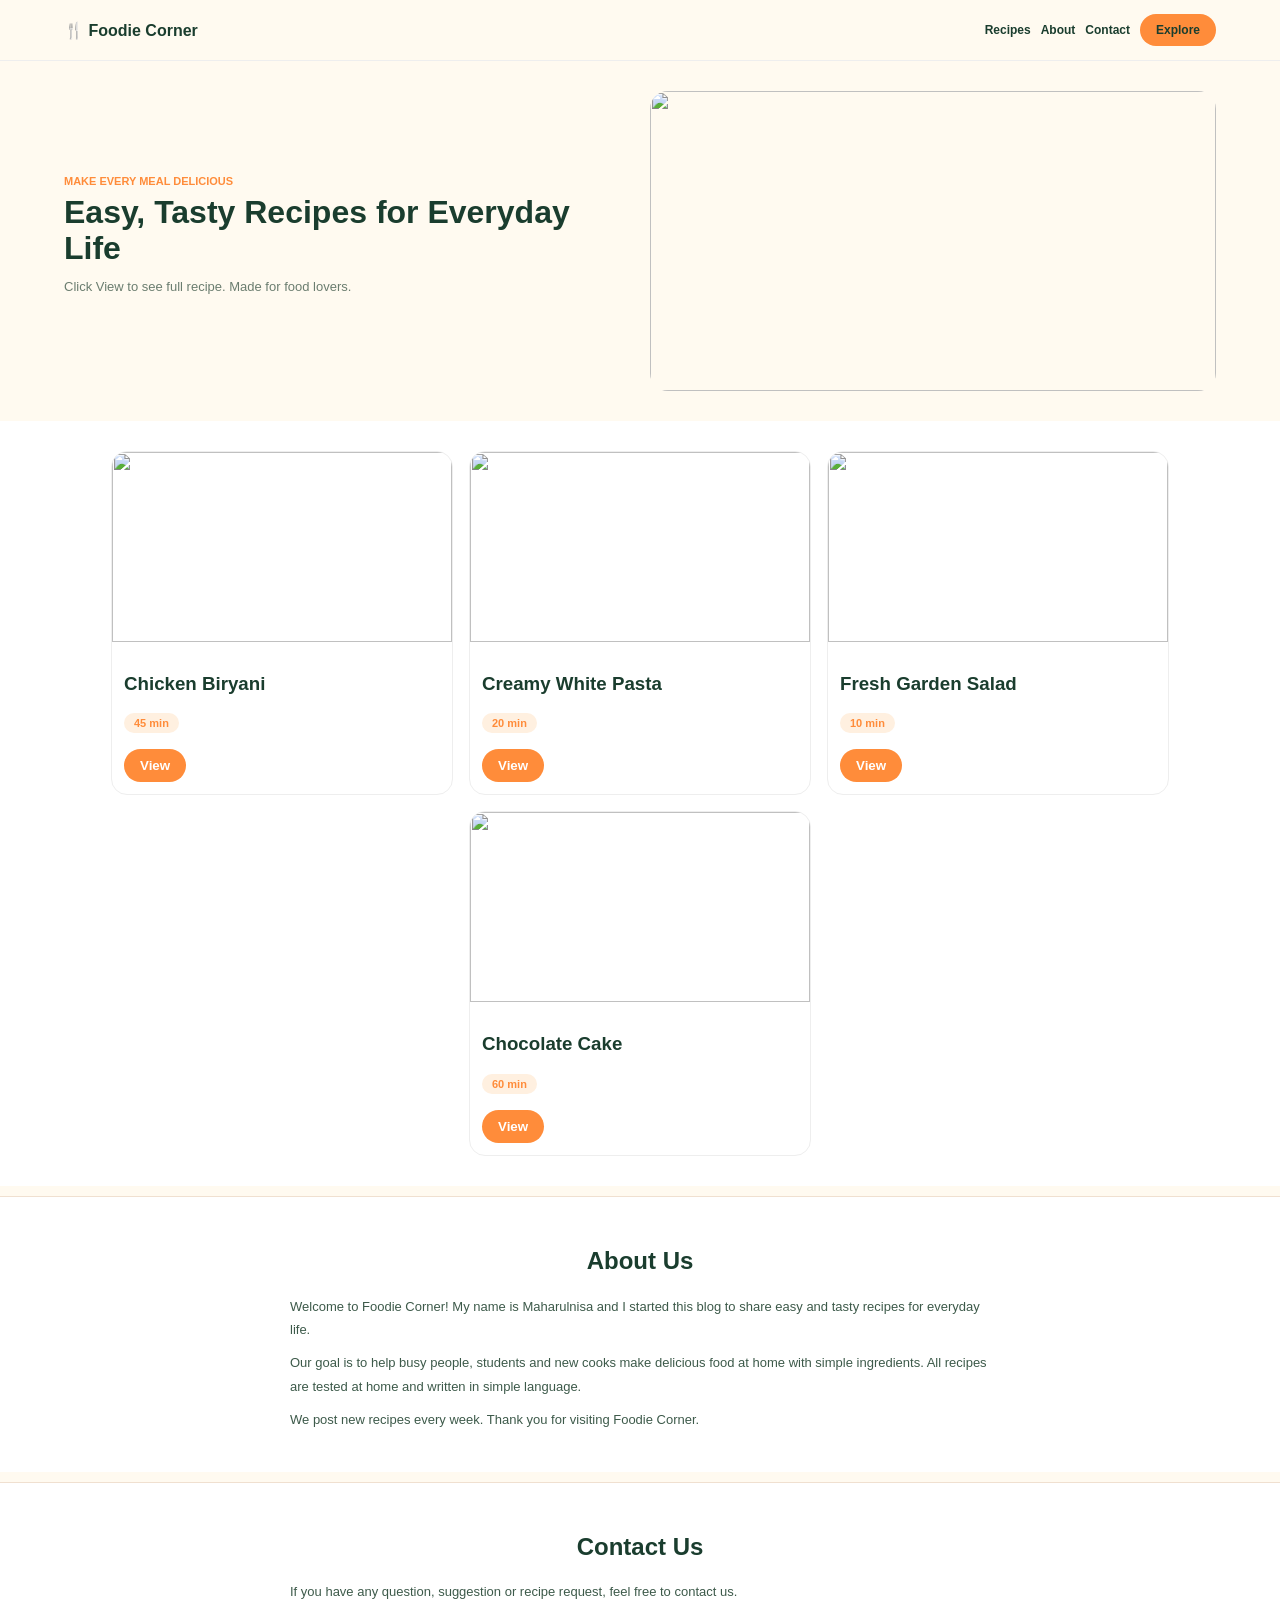
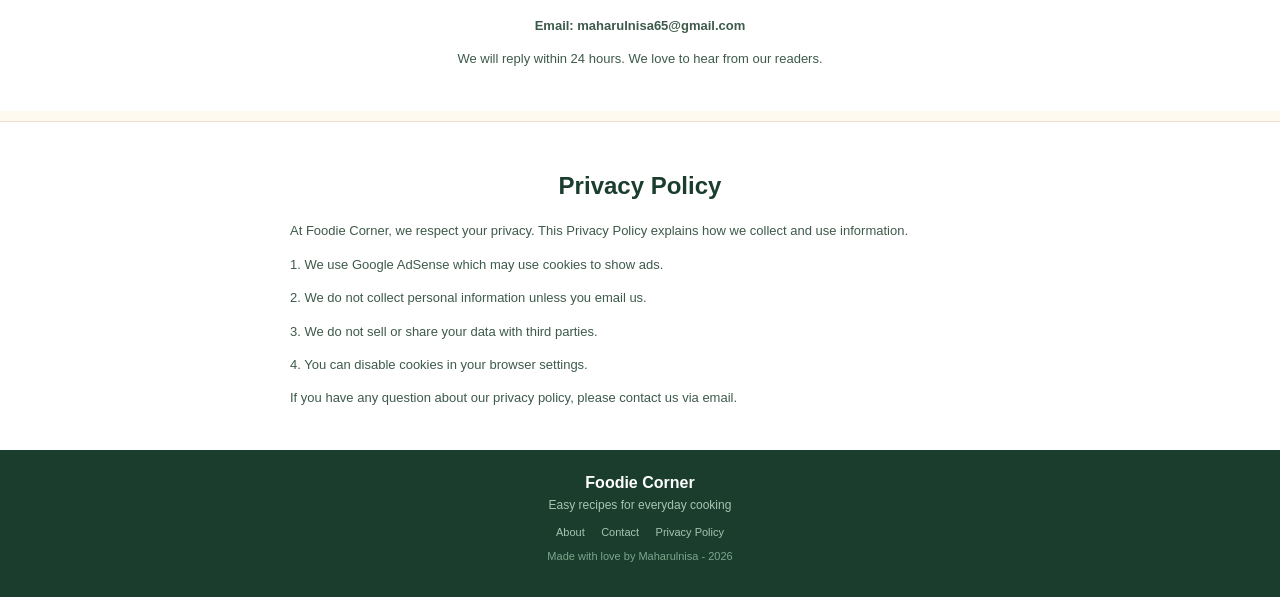
==== index.html @ 3851f0d6 "Update index.html" ====
<!DOCTYPE html>
<html>
<head>
<meta charset="UTF-8">
<meta name="viewport" content="width=device-width, initial-scale=1.0">
<title>Foodie Corner - Easy Tasty Recipes</title>
<style>
body{margin:0;font-family:Arial;background:#fffaf0;color:#1a3d2e}
header{display:flex;justify-content:space-between;align-items:center;padding:14px 5%;background:#fffaf0;border-bottom:1px solid #eee;position:sticky;top:0;z-index:10}
.logo{font-weight:900}
.btn{background:#ff8c3a;color:#fff;padding:9px 16px;border-radius:20px;border:none;font-weight:700;cursor:pointer;text-decoration:none;display:inline-block}
.nav{display:flex;gap:10px;align-items:center}
.nav a{font-size:12px;color:#1a3d2e;text-decoration:none;font-weight:700}
.hero{display:flex;gap:20px;align-items:center;padding:30px 5%;flex-wrap:wrap}
.hero-left{flex:1;min-width:260px}
.hero h1{font-size:32px;line-height:1.1;margin:8px 0}
.hero-img{flex:1;min-width:260px;width:100%;height:300px;object-fit:cover;border-radius:18px;display:block}
.cards{display:flex;gap:16px;flex-wrap:wrap;justify-content:center;padding:30px 5%;background:#fff}
.card{width:48%;max-width:340px;min-width:160px;background:#fff;border:1px solid #eee;border-radius:16px;overflow:hidden}
.card img{width:100%;height:190px;object-fit:cover;display:block}
.card-body{padding:12px}
.tag{background:#fff0e0;color:#ff8c3a;padding:4px 10px;border-radius:12px;font-size:11px;font-weight:700}
.pop{display:none;position:fixed;top:0;left:0;width:100%;height:100%;background:rgba(0,0,0,0.65);z-index:99;padding:16px;overflow-y:auto}
.pop .box{background:#fffff1;max-width:520px;margin:30px auto;padding:22px;border-radius:18px;position:relative}
.pre{white-space:pre-line;font-size:13px;line-height:1.7;background:#fff;padding:14px;border-radius:12px;border:1px solid #eee}
.hide{display:none}
.page{padding:30px 5%;background:#fff;margin-top:10px;border-top:1px solid #f0e0d0}
.page h2{text-align:center}
.page p{font-size:13px;line-height:1.8;color:#3d5a4a;max-width:700px;margin:10px auto}
@media(max-width:600px){.card{width:100%}}
</style>
</head>
<body>

<header>
<div class="logo">🍴 Foodie Corner</div>
<div class="nav">
<a href="#recipes">Recipes</a>
<a href="#about">About</a>
<a href="#contact">Contact</a>
<a class="btn" href="#recipes">Explore</a>
</div>
</header>

<div class="hero">
<div class="hero-left">
<p style="color:#ff8c3a;font-weight:800;font-size:11px;margin:0">MAKE EVERY MEAL DELICIOUS</p>
<h1>Easy, Tasty Recipes for Everyday Life</h1>
<p style="color:#6b7d6f;font-size:13px">Click View to see full recipe. Made for food lovers.</p>
</div>
<img class="hero-img" src="https://images.unsplash.com/photo-1540189549336-e6e99c3679fe?w=600&q=80&auto=format&fit=crop">
</div>

<div id="recipes" class="cards">

<div class="card">
<img src="https://images.unsplash.com/photo-1589302168068-964664d93dc0?w=600&q=80&auto=format&fit=crop">
<div class="card-body">
<h3>Chicken Biryani</h3>
<span class="tag">45 min</span>
<br><br>
<button class="btn" onclick="openR('biryani')">View</button>
</div>
</div>

<div class="card">
<img src="https://images.unsplash.com/photo-1621996346565-e3dbc646d9a9?w=600&q=80&auto=format&fit=crop">
<div class="card-body">
<h3>Creamy White Pasta</h3>
<span class="tag">20 min</span>
<br><br>
<button class="btn" onclick="openR('pasta')">View</button>
</div>
</div>

<div class="card">
<img src="https://images.unsplash.com/photo-1540420773420-3366772f4999?w=600&q=80&auto=format&fit=crop">
<div class="card-body">
<h3>Fresh Garden Salad</h3>
<span class="tag">10 min</span>
<br><br>
<button class="btn" onclick="openR('salad')">View</button>
</div>
</div>

<div class="card">
<img src="https://images.unsplash.com/photo-1578985545062-69928b1d9587?w=600&q=80&auto=format&fit=crop">
<div class="card-body">
<h3>Chocolate Cake</h3>
<span class="tag">60 min</span>
<br><br>
<button class="btn" onclick="openR('cake')">View</button>
</div>
</div>

</div>

<!-- ABOUT US -->
<div id="about" class="page">
<h2>About Us</h2>
<p>Welcome to Foodie Corner! My name is Maharulnisa and I started this blog to share easy and tasty recipes for everyday life.</p>
<p>Our goal is to help busy people, students and new cooks make delicious food at home with simple ingredients. All recipes are tested at home and written in simple language.</p>
<p>We post new recipes every week. Thank you for visiting Foodie Corner.</p>
</div>

<!-- CONTACT US -->
<div id="contact" class="page">
<h2>Contact Us</h2>
<p>If you have any question, suggestion or recipe request, feel free to contact us.</p>
<p style="text-align:center;font-weight:700">Email: maharulnisa65@gmail.com</p>
<p style="text-align:center">We will reply within 24 hours. We love to hear from our readers.</p>
</div>

<!-- PRIVACY POLICY -->
<div id="privacy" class="page">
<h2>Privacy Policy</h2>
<p>At Foodie Corner, we respect your privacy. This Privacy Policy explains how we collect and use information.</p>
<p>1. We use Google AdSense which may use cookies to show ads.</p>
<p>2. We do not collect personal information unless you email us.</p>
<p>3. We do not sell or share your data with third parties.</p>
<p>4. You can disable cookies in your browser settings.</p>
<p>If you have any question about our privacy policy, please contact us via email.</p>
</div>

<!-- POPUP -->
<div id="pop" class="pop" onclick="closeR()">
<div class="box" onclick="event.stopPropagation()">
<span onclick="closeR()" style="position:absolute;top:10px;right:16px;font-size:24px;cursor:pointer">x</span>
<h2 id="rt"></h2>
<div id="rd" class="pre"></div>
<button class="btn" onclick="closeR()" style="width:100%;margin-top:12px">Close</button>
</div>
</div>

<!-- RECIPES DATA -->
<div class="hide">
<div id="biryani">
Chicken Biryani - 45 min

Ingredients:
2 cups Rice, 500g Chicken, 1/2 cup Yogurt, 2 tbsp Biryani Masala, 2 Onions, 2 Tomatoes, Green Chilies, Coriander

Method:
1. Soak rice for 30 minutes.
2. Fry onions, add chicken, yogurt and masala.
3. Boil rice separately.
4. Make layers - rice, chicken curry, coriander.
5. Keep on dum for 15 minutes.
</div>

<div id="pasta">
Creamy White Pasta - 20 min

Ingredients:
200g Pasta, 1 cup Milk, 50g Cheese, 1 tbsp Garlic, 1 tbsp Butter, Salt, Pepper

Method:
1. Boil pasta.
2. Fry garlic in butter, add milk and cheese to make sauce.
3. Add pasta and mix. Serve hot.
</div>

<div id="salad">
Fresh Garden Salad - 10 min

Ingredients:
Lettuce, 1 Cucumber, 1 Tomato, 1 Carrot, 1 Lemon, Olive Oil, Salt

Method:
1. Chop all vegetables.
2. Add lemon juice and olive oil.
3. Mix and serve chilled.
</div>

<div id="cake">
Chocolate Cake - 60 min

Ingredients:
1 cup Flour, 1/2 cup Sugar, 3 tbsp Cocoa Powder, 2 Eggs, 1/2 cup Milk, 50g Butter

Method:
1. Beat eggs and sugar well.
2. Add flour, cocoa, milk and butter to make batter.
3. Bake at 180 degrees for 40 minutes.
</div>
</div>

<script>
function openR(id){
var t=document.getElementById(id);
document.getElementById('rt').innerText=t.innerText.split('\n')[0];
document.getElementById('rd').innerText=t.innerText;
document.getElementById('pop').style.display='block';
}
function closeR(){
document.getElementById('pop').style.display='none';
}
</script>

<footer style="background:#1a3d2e;color:#fff;padding:24px;text-align:center">
<p style="margin:0;font-weight:700">Foodie Corner</p>
<p style="font-size:12px;color:#a8c4b0;margin:6px 0">Easy recipes for everyday cooking</p>
<div style="margin-top:10px">
<a href="#about" style="color:#a8c4b0;font-size:11px;margin:0 6px;text-decoration:none">About</a>
<a href="#contact" style="color:#a8c4b0;font-size:11px;margin:0 6px;text-decoration:none">Contact</a>
<a href="#privacy" style="color:#a8c4b0;font-size:11px;margin:0 6px;text-decoration:none">Privacy Policy</a>
</div>
<p style="font-size:11px;color:#7da68a;margin-top:10px">Made with love by Maharulnisa - 2026</p>
</footer>

</body>
</html>
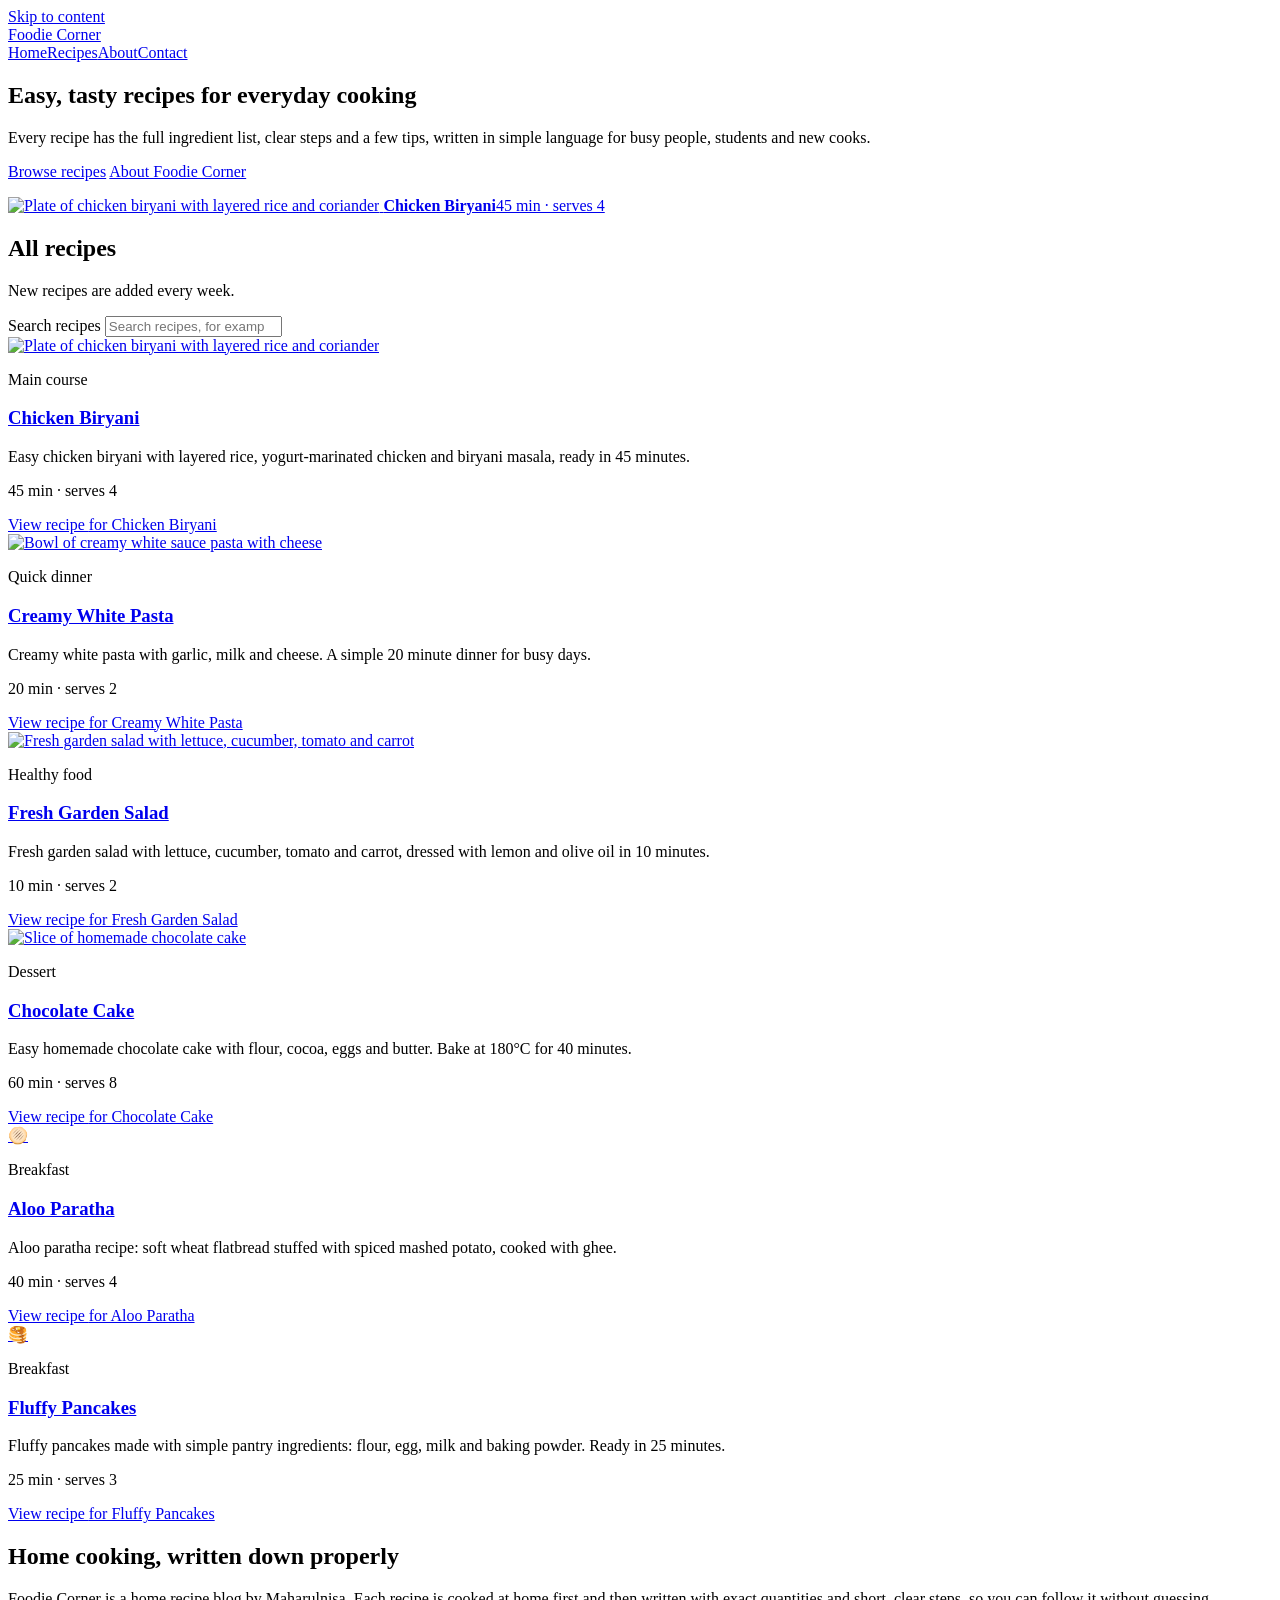
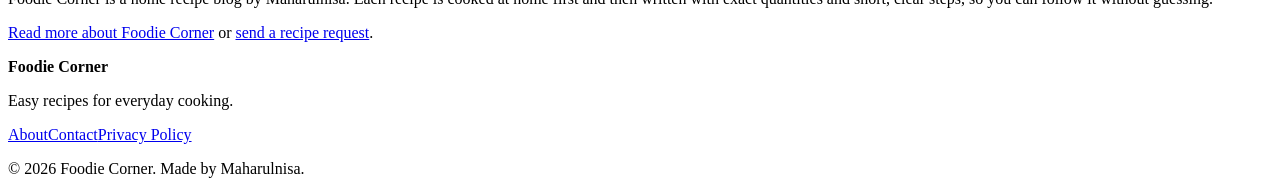
==== commit 85021137: "Add files via upload" ====
--- a/index.html
+++ b/index.html
@@ -1,212 +1,167 @@
 <!DOCTYPE html>
-<html>
+<html lang="en">
 <head>
 <meta charset="UTF-8">
 <meta name="viewport" content="width=device-width, initial-scale=1.0">
-<title>Foodie Corner - Easy Tasty Recipes</title>
-<style>
-body{margin:0;font-family:Arial;background:#fffaf0;color:#1a3d2e}
-header{display:flex;justify-content:space-between;align-items:center;padding:14px 5%;background:#fffaf0;border-bottom:1px solid #eee;position:sticky;top:0;z-index:10}
-.logo{font-weight:900}
-.btn{background:#ff8c3a;color:#fff;padding:9px 16px;border-radius:20px;border:none;font-weight:700;cursor:pointer;text-decoration:none;display:inline-block}
-.nav{display:flex;gap:10px;align-items:center}
-.nav a{font-size:12px;color:#1a3d2e;text-decoration:none;font-weight:700}
-.hero{display:flex;gap:20px;align-items:center;padding:30px 5%;flex-wrap:wrap}
-.hero-left{flex:1;min-width:260px}
-.hero h1{font-size:32px;line-height:1.1;margin:8px 0}
-.hero-img{flex:1;min-width:260px;width:100%;height:300px;object-fit:cover;border-radius:18px;display:block}
-.cards{display:flex;gap:16px;flex-wrap:wrap;justify-content:center;padding:30px 5%;background:#fff}
-.card{width:48%;max-width:340px;min-width:160px;background:#fff;border:1px solid #eee;border-radius:16px;overflow:hidden}
-.card img{width:100%;height:190px;object-fit:cover;display:block}
-.card-body{padding:12px}
-.tag{background:#fff0e0;color:#ff8c3a;padding:4px 10px;border-radius:12px;font-size:11px;font-weight:700}
-.pop{display:none;position:fixed;top:0;left:0;width:100%;height:100%;background:rgba(0,0,0,0.65);z-index:99;padding:16px;overflow-y:auto}
-.pop .box{background:#fffff1;max-width:520px;margin:30px auto;padding:22px;border-radius:18px;position:relative}
-.pre{white-space:pre-line;font-size:13px;line-height:1.7;background:#fff;padding:14px;border-radius:12px;border:1px solid #eee}
-.hide{display:none}
-.page{padding:30px 5%;background:#fff;margin-top:10px;border-top:1px solid #f0e0d0}
-.page h2{text-align:center}
-.page p{font-size:13px;line-height:1.8;color:#3d5a4a;max-width:700px;margin:10px auto}
-@media(max-width:600px){.card{width:100%}}
-</style>
+<title>Foodie Corner | Easy, Tasty Recipes for Everyday Cooking</title>
+<meta name="description" content="Foodie Corner shares easy, tested recipes like chicken biryani, creamy pasta, aloo paratha and chocolate cake, with full ingredients and step-by-step methods.">
+<meta name="robots" content="index,follow,max-image-preview:large">
+<meta name="theme-color" content="#2f5d3a">
+<link rel="canonical" href="https://maharulnisa65.github.io/foodie-corner/">
+<link rel="icon" href="favicon.svg" type="image/svg+xml">
+<meta property="og:type" content="website">
+<meta property="og:site_name" content="Foodie Corner">
+<meta property="og:title" content="Foodie Corner | Easy, Tasty Recipes for Everyday Cooking">
+<meta property="og:description" content="Foodie Corner shares easy, tested recipes like chicken biryani, creamy pasta, aloo paratha and chocolate cake, with full ingredients and step-by-step methods.">
+<meta property="og:url" content="https://maharulnisa65.github.io/foodie-corner/">
+<meta property="og:image" content="https://images.unsplash.com/photo-1540189549336-e6e99c3679fe?w=1200&q=80&auto=format&fit=crop">
+<meta name="twitter:card" content="summary_large_image">
+<meta name="twitter:title" content="Foodie Corner | Easy, Tasty Recipes for Everyday Cooking">
+<meta name="twitter:description" content="Foodie Corner shares easy, tested recipes like chicken biryani, creamy pasta, aloo paratha and chocolate cake, with full ingredients and step-by-step methods.">
+<meta name="twitter:image" content="https://images.unsplash.com/photo-1540189549336-e6e99c3679fe?w=1200&q=80&auto=format&fit=crop">
+<link rel="stylesheet" href="style.css">
+<script type="application/ld+json">{
+ "@context": "https://schema.org",
+ "@type": "WebSite",
+ "name": "Foodie Corner",
+ "url": "https://maharulnisa65.github.io/foodie-corner/",
+ "description": "Easy, tasty recipes for everyday cooking with ingredients and step-by-step methods.",
+ "inLanguage": "en"
+}</script>
+<script type="application/ld+json">{
+ "@context": "https://schema.org",
+ "@type": "ItemList",
+ "name": "Foodie Corner recipes",
+ "itemListElement": [
+  {
+   "@type": "ListItem",
+   "position": 1,
+   "url": "https://maharulnisa65.github.io/foodie-corner/recipes/chicken-biryani.html",
+   "name": "Chicken Biryani"
+  },
+  {
+   "@type": "ListItem",
+   "position": 2,
+   "url": "https://maharulnisa65.github.io/foodie-corner/recipes/creamy-white-pasta.html",
+   "name": "Creamy White Pasta"
+  },
+  {
+   "@type": "ListItem",
+   "position": 3,
+   "url": "https://maharulnisa65.github.io/foodie-corner/recipes/fresh-garden-salad.html",
+   "name": "Fresh Garden Salad"
+  },
+  {
+   "@type": "ListItem",
+   "position": 4,
+   "url": "https://maharulnisa65.github.io/foodie-corner/recipes/chocolate-cake.html",
+   "name": "Chocolate Cake"
+  },
+  {
+   "@type": "ListItem",
+   "position": 5,
+   "url": "https://maharulnisa65.github.io/foodie-corner/recipes/aloo-paratha.html",
+   "name": "Aloo Paratha"
+  },
+  {
+   "@type": "ListItem",
+   "position": 6,
+   "url": "https://maharulnisa65.github.io/foodie-corner/recipes/fluffy-pancakes.html",
+   "name": "Fluffy Pancakes"
+  }
+ ]
+}</script>
 </head>
 <body>
-
-<header>
-<div class="logo">🍴 Foodie Corner</div>
-<div class="nav">
-<a href="#recipes">Recipes</a>
-<a href="#about">About</a>
-<a href="#contact">Contact</a>
-<a class="btn" href="#recipes">Explore</a>
+<a class="skip" href="#main">Skip to content</a>
+<header class="site-header"><div class="bar">
+<a class="logo" href="index.html">Foodie Corner</a>
+<nav aria-label="Main navigation"><a href="index.html">Home</a><a href="index.html#recipes">Recipes</a><a href="about.html">About</a><a href="contact.html">Contact</a></nav>
+</div></header>
+<main id="main">
+<section class="hero"><div class="bar hero-grid">
+<div>
+<h1>Easy, tasty recipes for everyday cooking</h1>
+<p class="lead">Every recipe has the full ingredient list, clear steps and a few tips, written in simple language for busy people, students and new cooks.</p>
+<p><a class="btn" href="#recipes">Browse recipes</a> <a class="btn ghost" href="about.html">About Foodie Corner</a></p>
 </div>
-</header>
-
-<div class="hero">
-<div class="hero-left">
-<p style="color:#ff8c3a;font-weight:800;font-size:11px;margin:0">MAKE EVERY MEAL DELICIOUS</p>
-<h1>Easy, Tasty Recipes for Everyday Life</h1>
-<p style="color:#6b7d6f;font-size:13px">Click View to see full recipe. Made for food lovers.</p>
+<a class="feature" href="recipes/chicken-biryani.html">
+<img src="https://images.unsplash.com/photo-1589302168068-964664d93dc0?w=800&q=80&auto=format&fit=crop" width="800" height="600" alt="Plate of chicken biryani with layered rice and coriander" fetchpriority="high">
+<span class="feature-text"><strong>Chicken Biryani</strong><span>45 min &middot; serves 4</span></span>
+</a>
+</div></section>
+<section class="section" id="recipes"><div class="bar">
+<h2>All recipes</h2>
+<p class="sub">New recipes are added every week.</p>
+<label class="sr" for="search">Search recipes</label>
+<input class="search" id="search" type="search" placeholder="Search recipes, for example paratha" autocomplete="off">
+<div class="grid" id="recipe-grid">
+<article class="card" data-search="chicken biryani main course chicken biryani recipe, easy biryani, biryani masala, dum biryani">
+<a class="card-pic" href="recipes/chicken-biryani.html" tabindex="-1" aria-hidden="true"><img src="https://images.unsplash.com/photo-1589302168068-964664d93dc0?w=600&q=80&auto=format&fit=crop" width="600" height="450" alt="Plate of chicken biryani with layered rice and coriander" loading="lazy"></a>
+<div class="card-body"><p class="cat">Main course</p>
+<h3><a href="recipes/chicken-biryani.html">Chicken Biryani</a></h3>
+<p>Easy chicken biryani with layered rice, yogurt-marinated chicken and biryani masala, ready in 45 minutes.</p>
+<p class="meta">45 min &middot; serves 4</p>
+<a class="view" href="recipes/chicken-biryani.html">View recipe <span class="sr">for Chicken Biryani</span></a></div>
+</article><article class="card" data-search="creamy white pasta quick dinner creamy white pasta, white sauce pasta recipe, easy pasta dinner">
+<a class="card-pic" href="recipes/creamy-white-pasta.html" tabindex="-1" aria-hidden="true"><img src="https://images.unsplash.com/photo-1621996346565-e3dbc646d9a9?w=600&q=80&auto=format&fit=crop" width="600" height="450" alt="Bowl of creamy white sauce pasta with cheese" loading="lazy"></a>
+<div class="card-body"><p class="cat">Quick dinner</p>
+<h3><a href="recipes/creamy-white-pasta.html">Creamy White Pasta</a></h3>
+<p>Creamy white pasta with garlic, milk and cheese. A simple 20 minute dinner for busy days.</p>
+<p class="meta">20 min &middot; serves 2</p>
+<a class="view" href="recipes/creamy-white-pasta.html">View recipe <span class="sr">for Creamy White Pasta</span></a></div>
+</article><article class="card" data-search="fresh garden salad healthy food fresh garden salad, healthy salad recipe, easy salad">
+<a class="card-pic" href="recipes/fresh-garden-salad.html" tabindex="-1" aria-hidden="true"><img src="https://images.unsplash.com/photo-1540420773420-3366772f4999?w=600&q=80&auto=format&fit=crop" width="600" height="450" alt="Fresh garden salad with lettuce, cucumber, tomato and carrot" loading="lazy"></a>
+<div class="card-body"><p class="cat">Healthy food</p>
+<h3><a href="recipes/fresh-garden-salad.html">Fresh Garden Salad</a></h3>
+<p>Fresh garden salad with lettuce, cucumber, tomato and carrot, dressed with lemon and olive oil in 10 minutes.</p>
+<p class="meta">10 min &middot; serves 2</p>
+<a class="view" href="recipes/fresh-garden-salad.html">View recipe <span class="sr">for Fresh Garden Salad</span></a></div>
+</article><article class="card" data-search="chocolate cake dessert chocolate cake recipe, easy chocolate cake, homemade cake">
+<a class="card-pic" href="recipes/chocolate-cake.html" tabindex="-1" aria-hidden="true"><img src="https://images.unsplash.com/photo-1578985545062-69928b1d9587?w=600&q=80&auto=format&fit=crop" width="600" height="450" alt="Slice of homemade chocolate cake" loading="lazy"></a>
+<div class="card-body"><p class="cat">Dessert</p>
+<h3><a href="recipes/chocolate-cake.html">Chocolate Cake</a></h3>
+<p>Easy homemade chocolate cake with flour, cocoa, eggs and butter. Bake at 180°C for 40 minutes.</p>
+<p class="meta">60 min &middot; serves 8</p>
+<a class="view" href="recipes/chocolate-cake.html">View recipe <span class="sr">for Chocolate Cake</span></a></div>
+</article><article class="card" data-search="aloo paratha breakfast aloo paratha recipe, potato stuffed paratha, breakfast paratha">
+<a class="card-pic" href="recipes/aloo-paratha.html" tabindex="-1" aria-hidden="true"><div class="emoji-pic" role="img" aria-label="Aloo Paratha">🫓</div></a>
+<div class="card-body"><p class="cat">Breakfast</p>
+<h3><a href="recipes/aloo-paratha.html">Aloo Paratha</a></h3>
+<p>Aloo paratha recipe: soft wheat flatbread stuffed with spiced mashed potato, cooked with ghee.</p>
+<p class="meta">40 min &middot; serves 4</p>
+<a class="view" href="recipes/aloo-paratha.html">View recipe <span class="sr">for Aloo Paratha</span></a></div>
+</article><article class="card" data-search="fluffy pancakes breakfast fluffy pancakes recipe, easy pancakes, breakfast pancakes">
+<a class="card-pic" href="recipes/fluffy-pancakes.html" tabindex="-1" aria-hidden="true"><div class="emoji-pic" role="img" aria-label="Fluffy Pancakes">🥞</div></a>
+<div class="card-body"><p class="cat">Breakfast</p>
+<h3><a href="recipes/fluffy-pancakes.html">Fluffy Pancakes</a></h3>
+<p>Fluffy pancakes made with simple pantry ingredients: flour, egg, milk and baking powder. Ready in 25 minutes.</p>
+<p class="meta">25 min &middot; serves 3</p>
+<a class="view" href="recipes/fluffy-pancakes.html">View recipe <span class="sr">for Fluffy Pancakes</span></a></div>
+</article>
 </div>
-<img class="hero-img" src="https://images.unsplash.com/photo-1540189549336-e6e99c3679fe?w=600&q=80&auto=format&fit=crop">
-</div>
-
-<div id="recipes" class="cards">
-
-<div class="card">
-<img src="https://images.unsplash.com/photo-1589302168068-964664d93dc0?w=600&q=80&auto=format&fit=crop">
-<div class="card-body">
-<h3>Chicken Biryani</h3>
-<span class="tag">45 min</span>
-<br><br>
-<button class="btn" onclick="openR('biryani')">View</button>
-</div>
-</div>
-
-<div class="card">
-<img src="https://images.unsplash.com/photo-1621996346565-e3dbc646d9a9?w=600&q=80&auto=format&fit=crop">
-<div class="card-body">
-<h3>Creamy White Pasta</h3>
-<span class="tag">20 min</span>
-<br><br>
-<button class="btn" onclick="openR('pasta')">View</button>
-</div>
-</div>
-
-<div class="card">
-<img src="https://images.unsplash.com/photo-1540420773420-3366772f4999?w=600&q=80&auto=format&fit=crop">
-<div class="card-body">
-<h3>Fresh Garden Salad</h3>
-<span class="tag">10 min</span>
-<br><br>
-<button class="btn" onclick="openR('salad')">View</button>
-</div>
-</div>
-
-<div class="card">
-<img src="https://images.unsplash.com/photo-1578985545062-69928b1d9587?w=600&q=80&auto=format&fit=crop">
-<div class="card-body">
-<h3>Chocolate Cake</h3>
-<span class="tag">60 min</span>
-<br><br>
-<button class="btn" onclick="openR('cake')">View</button>
-</div>
-</div>
-
-</div>
-
-<!-- ABOUT US -->
-<div id="about" class="page">
-<h2>About Us</h2>
-<p>Welcome to Foodie Corner! My name is Maharulnisa and I started this blog to share easy and tasty recipes for everyday life.</p>
-<p>Our goal is to help busy people, students and new cooks make delicious food at home with simple ingredients. All recipes are tested at home and written in simple language.</p>
-<p>We post new recipes every week. Thank you for visiting Foodie Corner.</p>
-</div>
-
-<!-- CONTACT US -->
-<div id="contact" class="page">
-<h2>Contact Us</h2>
-<p>If you have any question, suggestion or recipe request, feel free to contact us.</p>
-<p style="text-align:center;font-weight:700">Email: maharulnisa65@gmail.com</p>
-<p style="text-align:center">We will reply within 24 hours. We love to hear from our readers.</p>
-</div>
-
-<!-- PRIVACY POLICY -->
-<div id="privacy" class="page">
-<h2>Privacy Policy</h2>
-<p>At Foodie Corner, we respect your privacy. This Privacy Policy explains how we collect and use information.</p>
-<p>1. We use Google AdSense which may use cookies to show ads.</p>
-<p>2. We do not collect personal information unless you email us.</p>
-<p>3. We do not sell or share your data with third parties.</p>
-<p>4. You can disable cookies in your browser settings.</p>
-<p>If you have any question about our privacy policy, please contact us via email.</p>
-</div>
-
-<!-- POPUP -->
-<div id="pop" class="pop" onclick="closeR()">
-<div class="box" onclick="event.stopPropagation()">
-<span onclick="closeR()" style="position:absolute;top:10px;right:16px;font-size:24px;cursor:pointer">x</span>
-<h2 id="rt"></h2>
-<div id="rd" class="pre"></div>
-<button class="btn" onclick="closeR()" style="width:100%;margin-top:12px">Close</button>
-</div>
-</div>
-
-<!-- RECIPES DATA -->
-<div class="hide">
-<div id="biryani">
-Chicken Biryani - 45 min
-
-Ingredients:
-2 cups Rice, 500g Chicken, 1/2 cup Yogurt, 2 tbsp Biryani Masala, 2 Onions, 2 Tomatoes, Green Chilies, Coriander
-
-Method:
-1. Soak rice for 30 minutes.
-2. Fry onions, add chicken, yogurt and masala.
-3. Boil rice separately.
-4. Make layers - rice, chicken curry, coriander.
-5. Keep on dum for 15 minutes.
-</div>
-
-<div id="pasta">
-Creamy White Pasta - 20 min
-
-Ingredients:
-200g Pasta, 1 cup Milk, 50g Cheese, 1 tbsp Garlic, 1 tbsp Butter, Salt, Pepper
-
-Method:
-1. Boil pasta.
-2. Fry garlic in butter, add milk and cheese to make sauce.
-3. Add pasta and mix. Serve hot.
-</div>
-
-<div id="salad">
-Fresh Garden Salad - 10 min
-
-Ingredients:
-Lettuce, 1 Cucumber, 1 Tomato, 1 Carrot, 1 Lemon, Olive Oil, Salt
-
-Method:
-1. Chop all vegetables.
-2. Add lemon juice and olive oil.
-3. Mix and serve chilled.
-</div>
-
-<div id="cake">
-Chocolate Cake - 60 min
-
-Ingredients:
-1 cup Flour, 1/2 cup Sugar, 3 tbsp Cocoa Powder, 2 Eggs, 1/2 cup Milk, 50g Butter
-
-Method:
-1. Beat eggs and sugar well.
-2. Add flour, cocoa, milk and butter to make batter.
-3. Bake at 180 degrees for 40 minutes.
-</div>
-</div>
-
+<p class="empty" id="empty" hidden>No recipes found. Try another word, such as chicken or cake.</p>
+</div></section>
+<section class="section alt"><div class="bar narrow">
+<h2>Home cooking, written down properly</h2>
+<p>Foodie Corner is a home recipe blog by Maharulnisa. Each recipe is cooked at home first and then written with exact quantities and short, clear steps, so you can follow it without guessing.</p>
+<p><a href="about.html">Read more about Foodie Corner</a> or <a href="contact.html">send a recipe request</a>.</p>
+</div></section>
 <script>
-function openR(id){
-var t=document.getElementById(id);
-document.getElementById('rt').innerText=t.innerText.split('\n')[0];
-document.getElementById('rd').innerText=t.innerText;
-document.getElementById('pop').style.display='block';
-}
-function closeR(){
-document.getElementById('pop').style.display='none';
-}
+(function(){
+  var s=document.getElementById('search'),cards=document.querySelectorAll('.card'),e=document.getElementById('empty');
+  s.addEventListener('input',function(){
+    var q=s.value.toLowerCase().trim(),n=0;
+    cards.forEach(function(c){var m=c.dataset.search.indexOf(q)>-1;c.hidden=!m;if(m)n++;});
+    e.hidden=n>0;
+  });
+})();
 </script>
-
-<footer style="background:#1a3d2e;color:#fff;padding:24px;text-align:center">
-<p style="margin:0;font-weight:700">Foodie Corner</p>
-<p style="font-size:12px;color:#a8c4b0;margin:6px 0">Easy recipes for everyday cooking</p>
-<div style="margin-top:10px">
-<a href="#about" style="color:#a8c4b0;font-size:11px;margin:0 6px;text-decoration:none">About</a>
-<a href="#contact" style="color:#a8c4b0;font-size:11px;margin:0 6px;text-decoration:none">Contact</a>
-<a href="#privacy" style="color:#a8c4b0;font-size:11px;margin:0 6px;text-decoration:none">Privacy Policy</a>
-</div>
-<p style="font-size:11px;color:#7da68a;margin-top:10px">Made with love by Maharulnisa - 2026</p>
-</footer>
-
+</main>
+<footer class="site-footer"><div class="bar">
+<div><strong>Foodie Corner</strong><p>Easy recipes for everyday cooking.</p></div>
+<nav aria-label="Footer navigation"><a href="about.html">About</a><a href="contact.html">Contact</a><a href="privacy-policy.html">Privacy Policy</a></nav>
+<p class="copy">&copy; 2026 Foodie Corner. Made by Maharulnisa.</p>
+</div></footer>
 </body>
 </html>
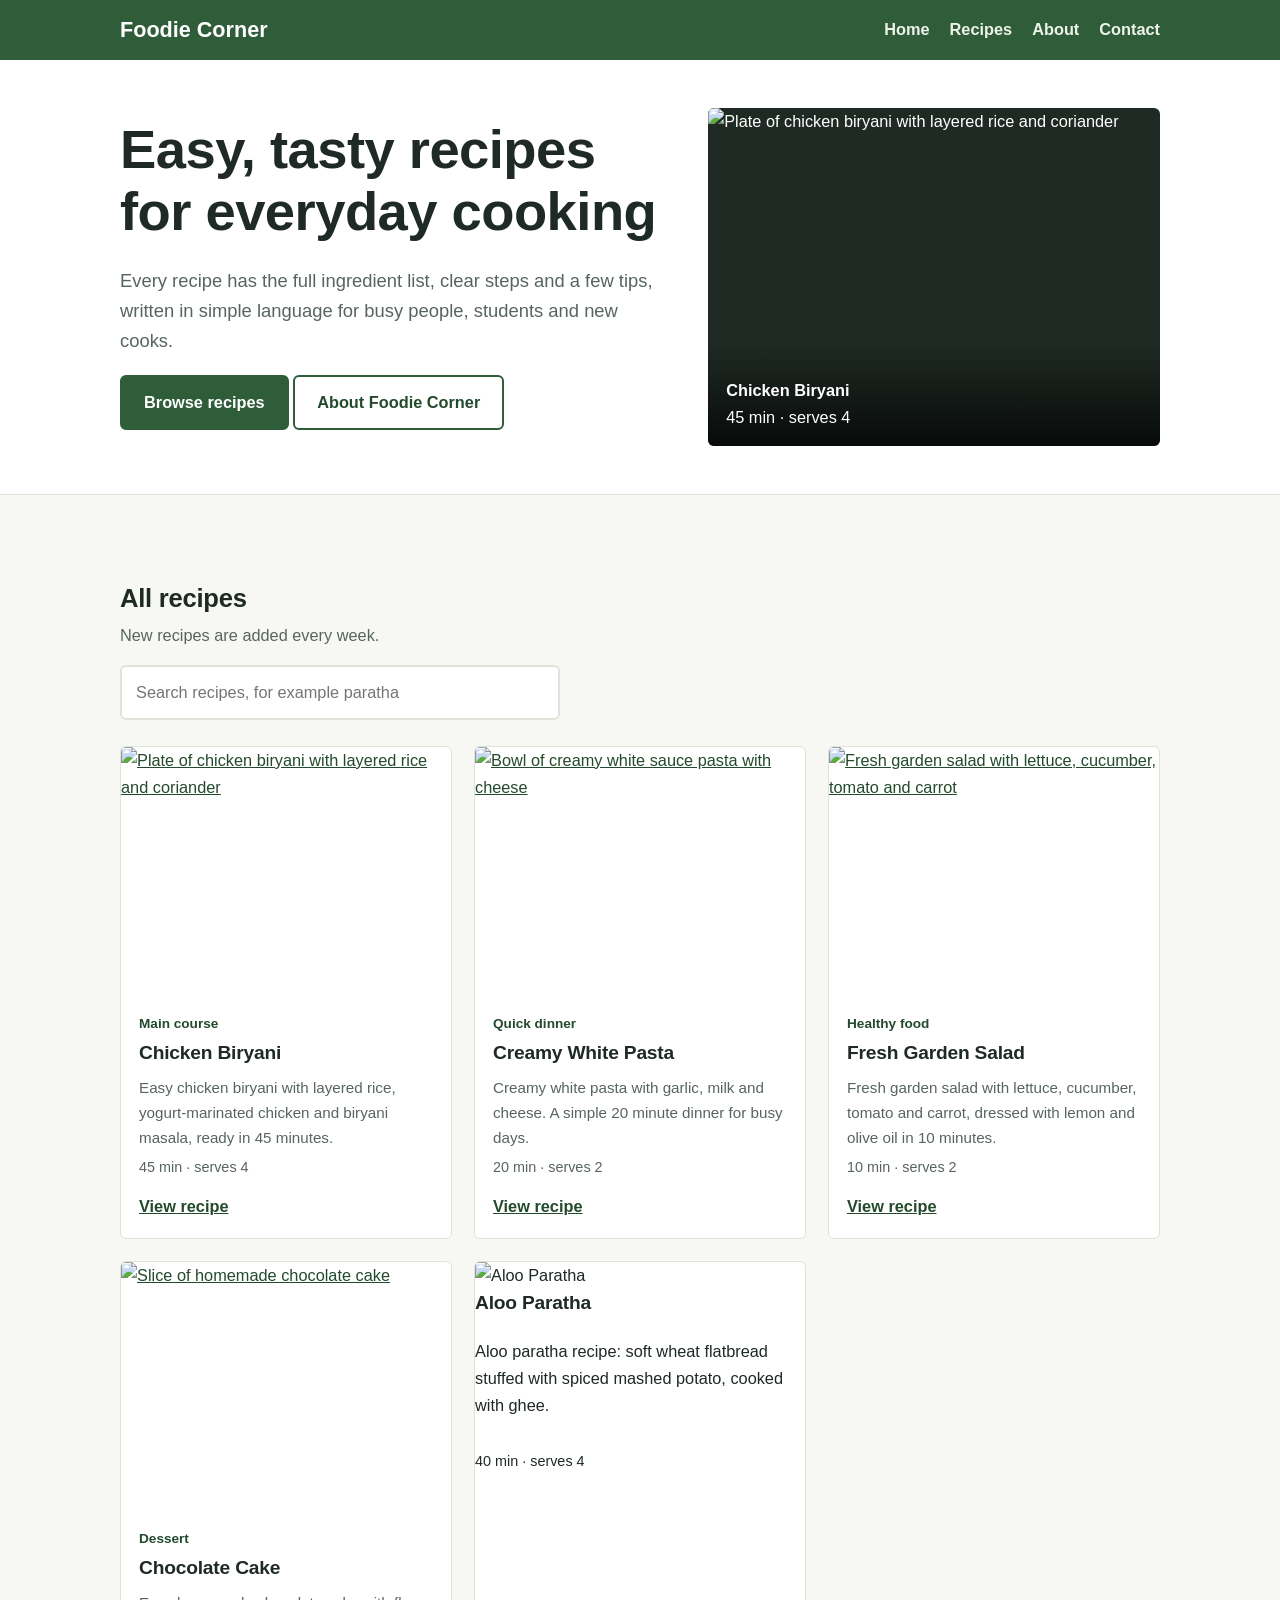
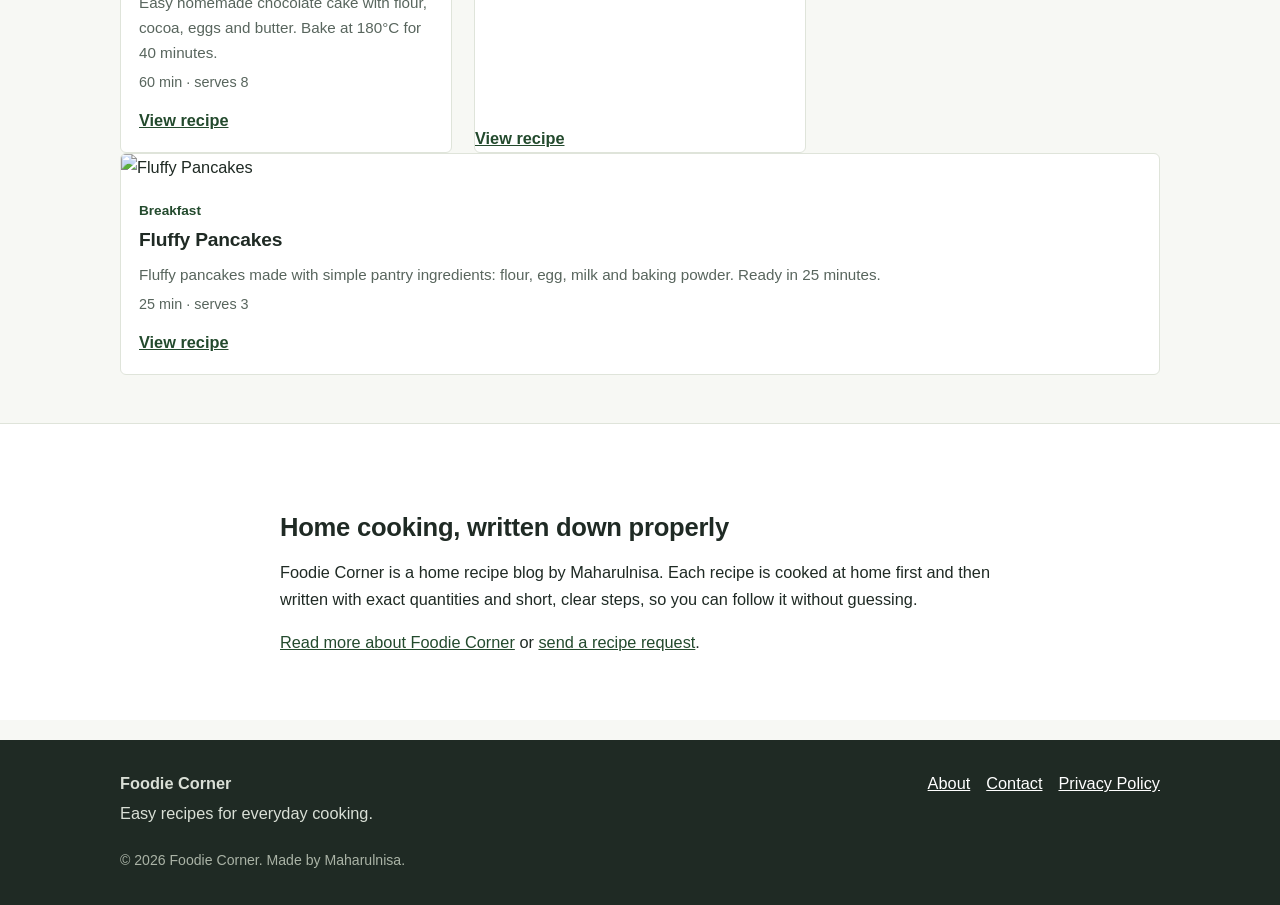
==== commit a60ee787: "Add images for Aloo Paratha and Fluffy Pancakes" ====
--- a/index.html
+++ b/index.html
@@ -125,14 +125,13 @@
 <p class="meta">60 min &middot; serves 8</p>
 <a class="view" href="recipes/chocolate-cake.html">View recipe <span class="sr">for Chocolate Cake</span></a></div>
 </article><article class="card" data-search="aloo paratha breakfast aloo paratha recipe, potato stuffed paratha, breakfast paratha">
-<a class="card-pic" href="recipes/aloo-paratha.html" tabindex="-1" aria-hidden="true"><div class="emoji-pic" role="img" aria-label="Aloo Paratha">🫓</div></a>
-<div class="card-body"><p class="cat">Breakfast</p>
+<img src="IMG-20261028-WA9656.jpg" alt="Aloo Paratha" loading="lazy">
 <h3><a href="recipes/aloo-paratha.html">Aloo Paratha</a></h3>
 <p>Aloo paratha recipe: soft wheat flatbread stuffed with spiced mashed potato, cooked with ghee.</p>
 <p class="meta">40 min &middot; serves 4</p>
 <a class="view" href="recipes/aloo-paratha.html">View recipe <span class="sr">for Aloo Paratha</span></a></div>
 </article><article class="card" data-search="fluffy pancakes breakfast fluffy pancakes recipe, easy pancakes, breakfast pancakes">
-<a class="card-pic" href="recipes/fluffy-pancakes.html" tabindex="-1" aria-hidden="true"><div class="emoji-pic" role="img" aria-label="Fluffy Pancakes">🥞</div></a>
+<img src="IMG-20261028-WA3918.jpg" alt="Fluffy Pancakes" loading="lazy">
 <div class="card-body"><p class="cat">Breakfast</p>
 <h3><a href="recipes/fluffy-pancakes.html">Fluffy Pancakes</a></h3>
 <p>Fluffy pancakes made with simple pantry ingredients: flour, egg, milk and baking powder. Ready in 25 minutes.</p>
--- a/style.css
+++ b/style.css
@@ -0,0 +1,80 @@
+:root{--ink:#1f2a24;--paper:#f7f8f4;--white:#fff;--green:#2f5d3a;--green-d:#234a2d;--saffron:#e8a317;--muted:#58655d;--line:#dfe4da}
+*{box-sizing:border-box}
+html{scroll-behavior:smooth}
+body{margin:0;font-family:"Trebuchet MS","Segoe UI",Verdana,sans-serif;color:var(--ink);background:var(--paper);line-height:1.65;font-size:1.02rem}
+img{max-width:100%;height:auto;display:block}
+a{color:var(--green-d)}
+a:focus-visible,button:focus-visible,input:focus-visible,textarea:focus-visible{outline:3px solid var(--saffron);outline-offset:2px}
+.skip{position:absolute;left:-999px;top:0;background:var(--ink);color:#fff;padding:10px 14px;z-index:99}
+.skip:focus{left:8px;top:8px}
+.sr{position:absolute;width:1px;height:1px;overflow:hidden;clip:rect(0 0 0 0);white-space:nowrap}
+.bar{max-width:1080px;margin:0 auto;padding:0 20px}
+.narrow{max-width:760px}
+h1,h2,h3{line-height:1.15;letter-spacing:-.01em}
+h1{font-size:clamp(2rem,5.5vw,3.4rem);margin:.2em 0 .4em;font-weight:800}
+h2{font-size:1.6rem;margin:1.6em 0 .5em}
+h3{font-size:1.2rem;margin:.2em 0 .4em}
+.lead{font-size:1.15rem;color:var(--muted);max-width:60ch}
+.site-header{background:var(--green);position:sticky;top:0;z-index:20}
+.site-header .bar{display:flex;align-items:center;justify-content:space-between;flex-wrap:wrap;gap:8px 20px;padding-top:12px;padding-bottom:12px}
+.logo{color:#fff;font-weight:800;font-size:1.35rem;text-decoration:none}
+.site-header nav{display:flex;gap:6px 20px;flex-wrap:wrap}
+.site-header nav a{color:#eef3ea;text-decoration:none;font-weight:600;padding:4px 0}
+.site-header nav a:hover{color:var(--saffron)}
+.hero{background:var(--white);border-bottom:1px solid var(--line);padding:48px 0}
+.hero-grid{display:grid;grid-template-columns:1.1fr .9fr;gap:36px;align-items:center}
+.btn{display:inline-block;background:var(--green);color:#fff;padding:12px 22px;border-radius:6px;text-decoration:none;font-weight:700;border:2px solid var(--green);font:inherit;font-weight:700;cursor:pointer}
+.btn:hover{background:var(--green-d)}
+.btn.ghost{background:transparent;color:var(--green-d)}
+.btn.ghost:hover{background:#e8eee5}
+.feature{position:relative;display:block;border-radius:6px;overflow:hidden;text-decoration:none;color:#fff;background:var(--ink)}
+.feature img{width:100%;aspect-ratio:4/3;object-fit:cover}
+.feature-text{position:absolute;left:0;right:0;bottom:0;padding:34px 18px 16px;background:linear-gradient(transparent,rgba(0,0,0,.75));display:flex;flex-direction:column}
+.section{padding:48px 0}
+.section.alt{background:var(--white);border-top:1px solid var(--line)}
+.sub{color:var(--muted);margin-top:-.3em}
+.search{display:block;width:100%;max-width:440px;margin:16px 0 26px;padding:12px 14px;font:inherit;border:2px solid var(--line);border-radius:6px;background:#fff}
+.grid{display:grid;grid-template-columns:repeat(3,1fr);gap:22px}
+.card{background:var(--white);border:1px solid var(--line);border-radius:6px;overflow:hidden;display:flex;flex-direction:column}
+.card[hidden]{display:none}
+.card-pic{display:block}
+.card-pic img{width:100%;aspect-ratio:4/3;object-fit:cover}
+.emoji-pic{display:flex;align-items:center;justify-content:center;aspect-ratio:4/3;font-size:4.5rem;background:#e8eee5}
+.emoji-pic.big{aspect-ratio:16/9;font-size:7rem;border-radius:6px;margin:6px 0 28px}
+.card-body{padding:16px 18px 18px;display:flex;flex-direction:column;flex:1}
+.card-body p{margin:.2em 0;color:var(--muted);font-size:.95rem}
+.card h3 a{color:var(--ink);text-decoration:none}
+.card h3 a:hover{text-decoration:underline}
+.cat{color:var(--green-d)!important;font-weight:700;font-size:.85rem!important}
+.meta{font-size:.9rem!important}
+.view{margin-top:auto;padding-top:10px;font-weight:700}
+.empty{color:var(--muted)}
+.recipe{padding-top:22px;padding-bottom:50px}
+.crumbs{font-size:.9rem;color:var(--muted)}
+.facts{list-style:none;display:flex;flex-wrap:wrap;gap:12px;padding:0;margin:20px 0 24px}
+.facts li{background:var(--white);border:1px solid var(--line);border-left:5px solid var(--saffron);padding:8px 16px;min-width:110px}
+.facts span{display:block;font-size:.8rem;color:var(--muted)}
+.hero-img{width:100%;max-height:520px;object-fit:cover;border-radius:6px;margin:6px 0 28px}
+.cols{display:grid;grid-template-columns:.8fr 1.2fr;gap:36px}
+.ing,.steps{padding-left:1.3em}
+.ing li,.steps li{margin:.5em 0}
+.steps li::marker{font-weight:800;color:var(--green)}
+.more .card h3{font-size:1.1rem}
+.page{padding-top:34px;padding-bottom:60px}
+.note{color:var(--muted);font-size:.92rem}
+.form{display:grid;gap:8px}
+.form input,.form textarea{padding:11px 12px;font:inherit;border:2px solid var(--line);border-radius:6px;background:#fff}
+.form label{font-weight:700;margin-top:8px}
+.form button{justify-self:start;margin-top:12px}
+.site-footer{background:var(--ink);color:#d9dfd6;padding:30px 0;margin-top:20px}
+.site-footer .bar{display:flex;flex-wrap:wrap;gap:16px 40px;justify-content:space-between;align-items:flex-start}
+.site-footer p{margin:.2em 0}
+.site-footer nav{display:flex;gap:16px;flex-wrap:wrap}
+.site-footer a{color:#fff}
+.site-footer .copy{width:100%;font-size:.88rem;color:#aab3a6}
+@media(max-width:820px){.hero-grid,.cols{grid-template-columns:1fr}
+.grid{grid-template-columns:repeat(2,1fr)}}
+@media(max-width:520px){.grid{grid-template-columns:1fr}
+.hero{padding:30px 0}}
+@media print{.site-header,.site-footer,.more,.skip{display:none}
+body{background:#fff}}
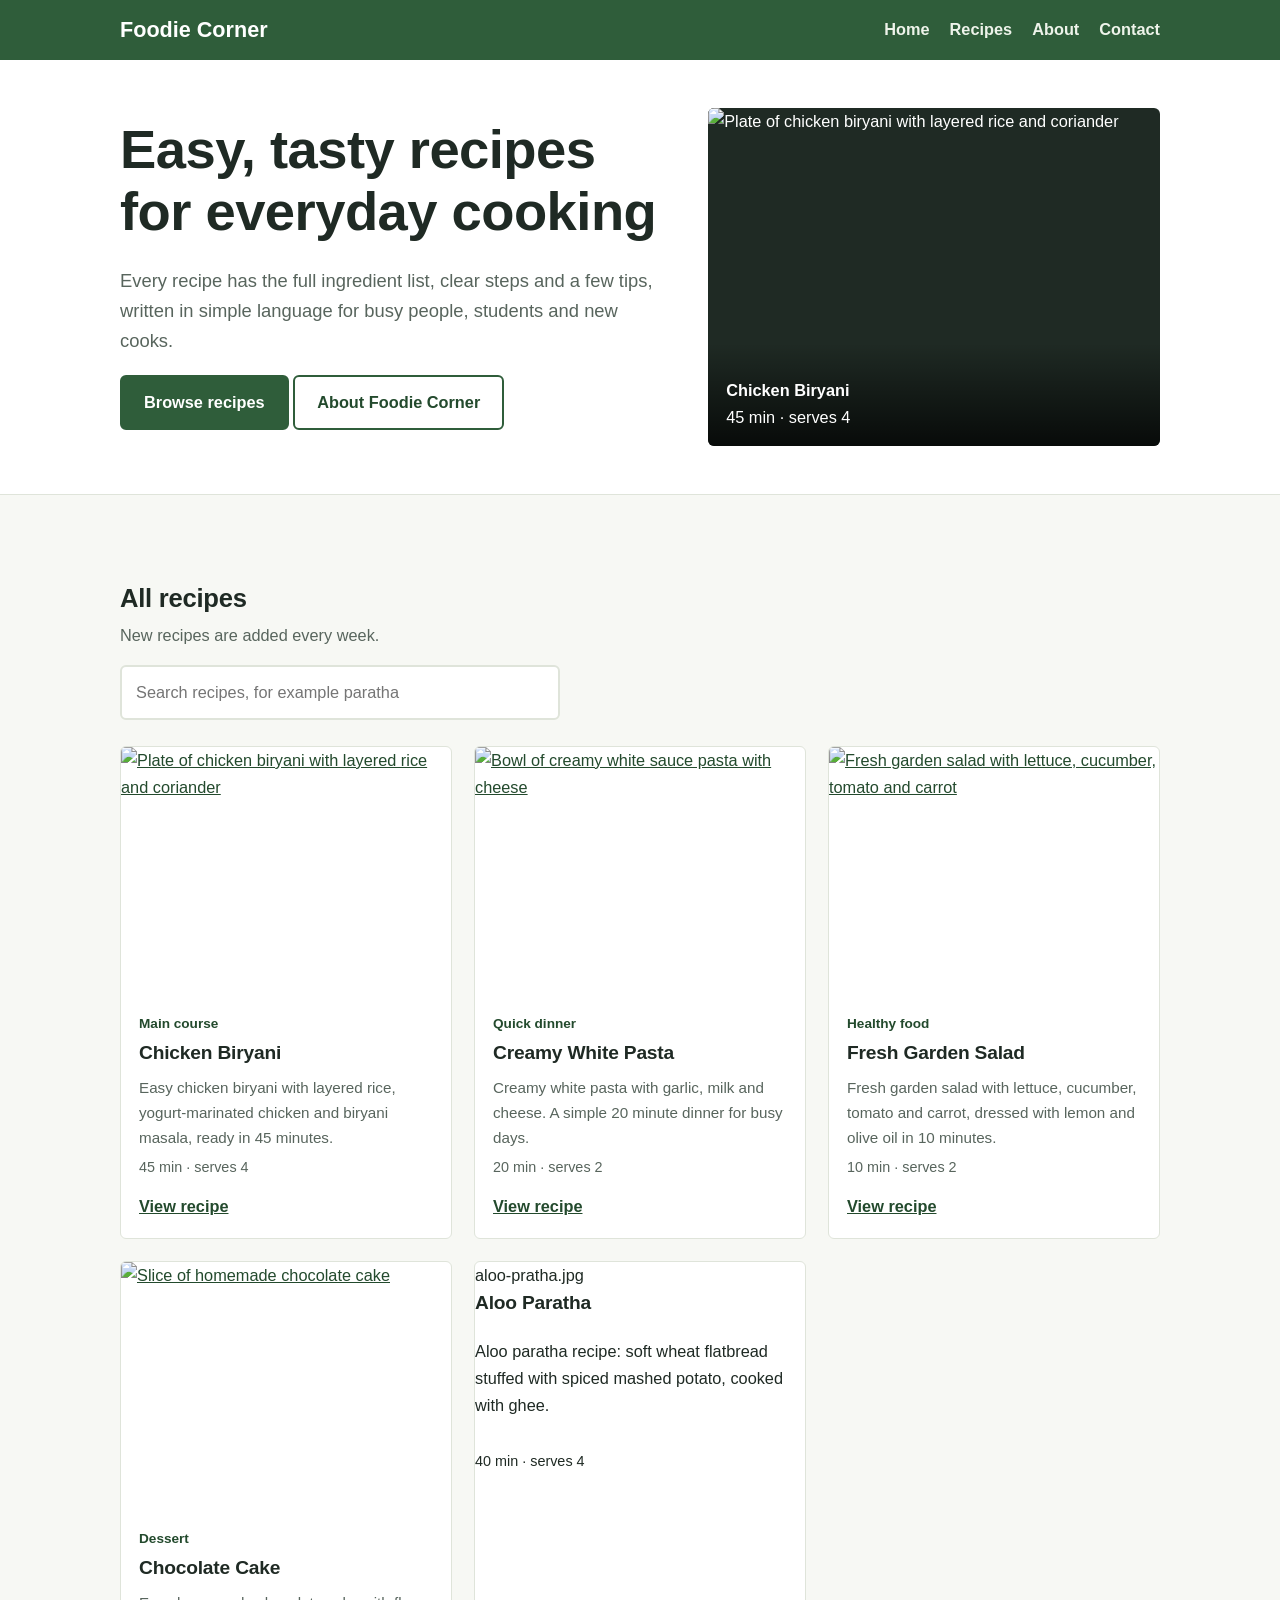
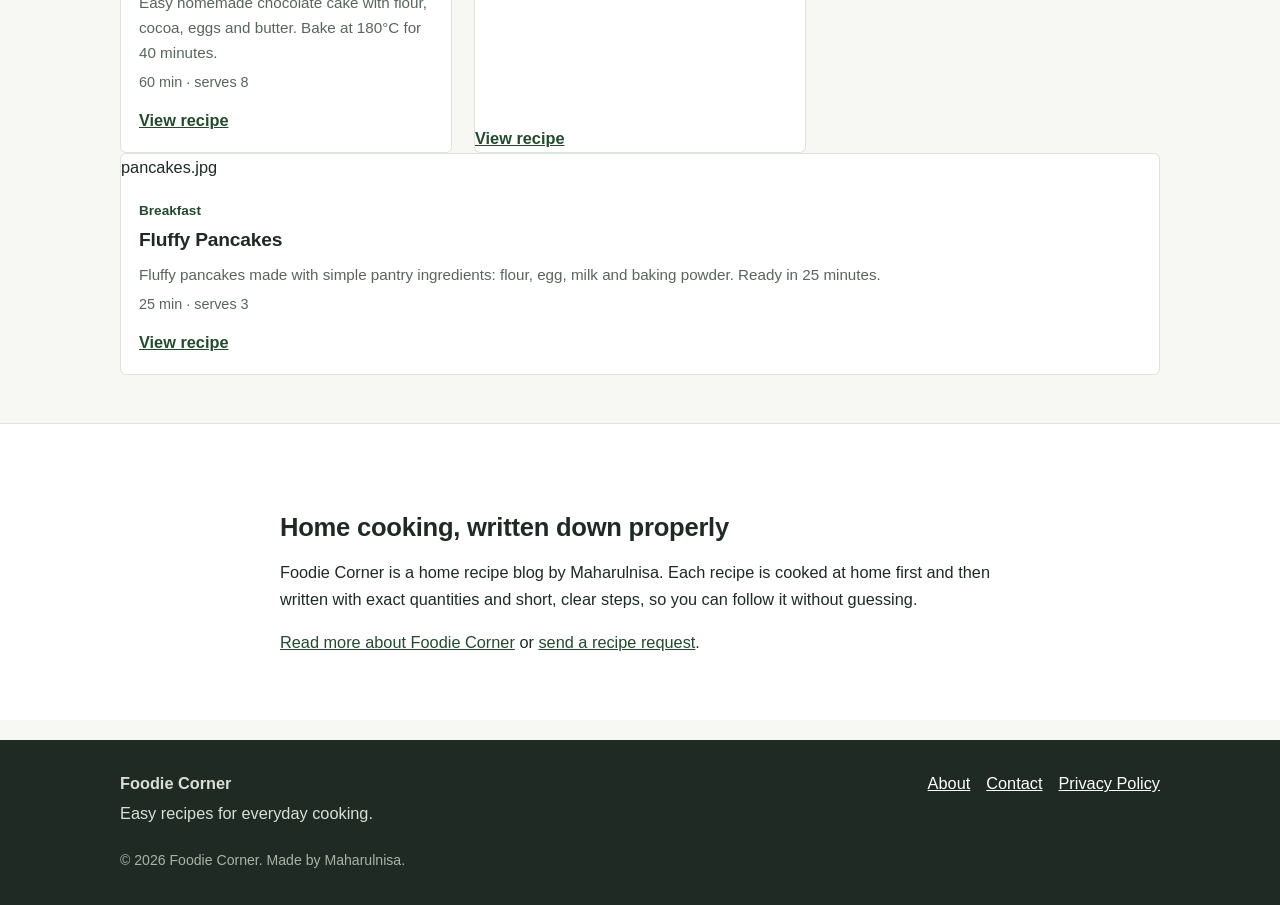
==== commit ef2a6f2d: "Update index.html" ====
--- a/index.html
+++ b/index.html
@@ -125,13 +125,13 @@
 <p class="meta">60 min &middot; serves 8</p>
 <a class="view" href="recipes/chocolate-cake.html">View recipe <span class="sr">for Chocolate Cake</span></a></div>
 </article><article class="card" data-search="aloo paratha breakfast aloo paratha recipe, potato stuffed paratha, breakfast paratha">
-<img src="IMG-20261028-WA9656.jpg" alt="Aloo Paratha" loading="lazy">
+aloo-pratha.jpg
 <h3><a href="recipes/aloo-paratha.html">Aloo Paratha</a></h3>
 <p>Aloo paratha recipe: soft wheat flatbread stuffed with spiced mashed potato, cooked with ghee.</p>
 <p class="meta">40 min &middot; serves 4</p>
 <a class="view" href="recipes/aloo-paratha.html">View recipe <span class="sr">for Aloo Paratha</span></a></div>
 </article><article class="card" data-search="fluffy pancakes breakfast fluffy pancakes recipe, easy pancakes, breakfast pancakes">
-<img src="IMG-20261028-WA3918.jpg" alt="Fluffy Pancakes" loading="lazy">
+pancakes.jpg
 <div class="card-body"><p class="cat">Breakfast</p>
 <h3><a href="recipes/fluffy-pancakes.html">Fluffy Pancakes</a></h3>
 <p>Fluffy pancakes made with simple pantry ingredients: flour, egg, milk and baking powder. Ready in 25 minutes.</p>
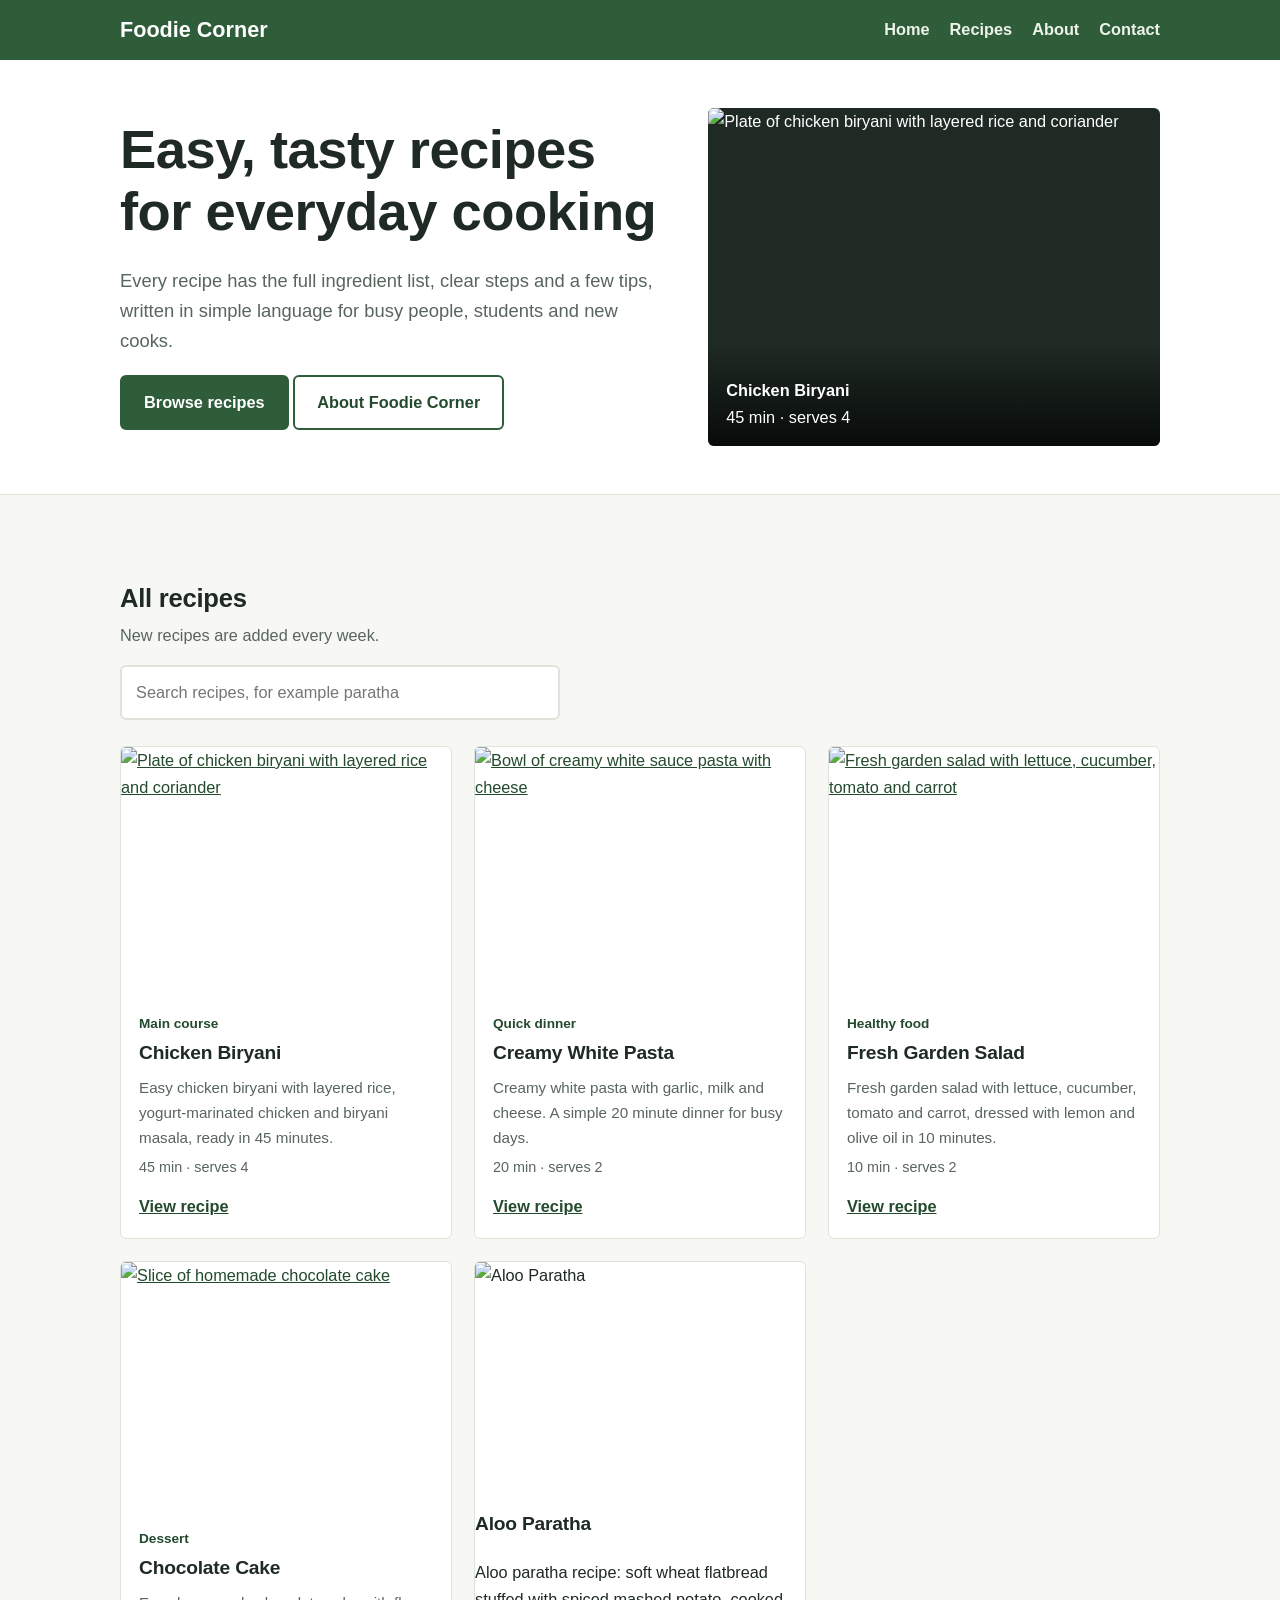
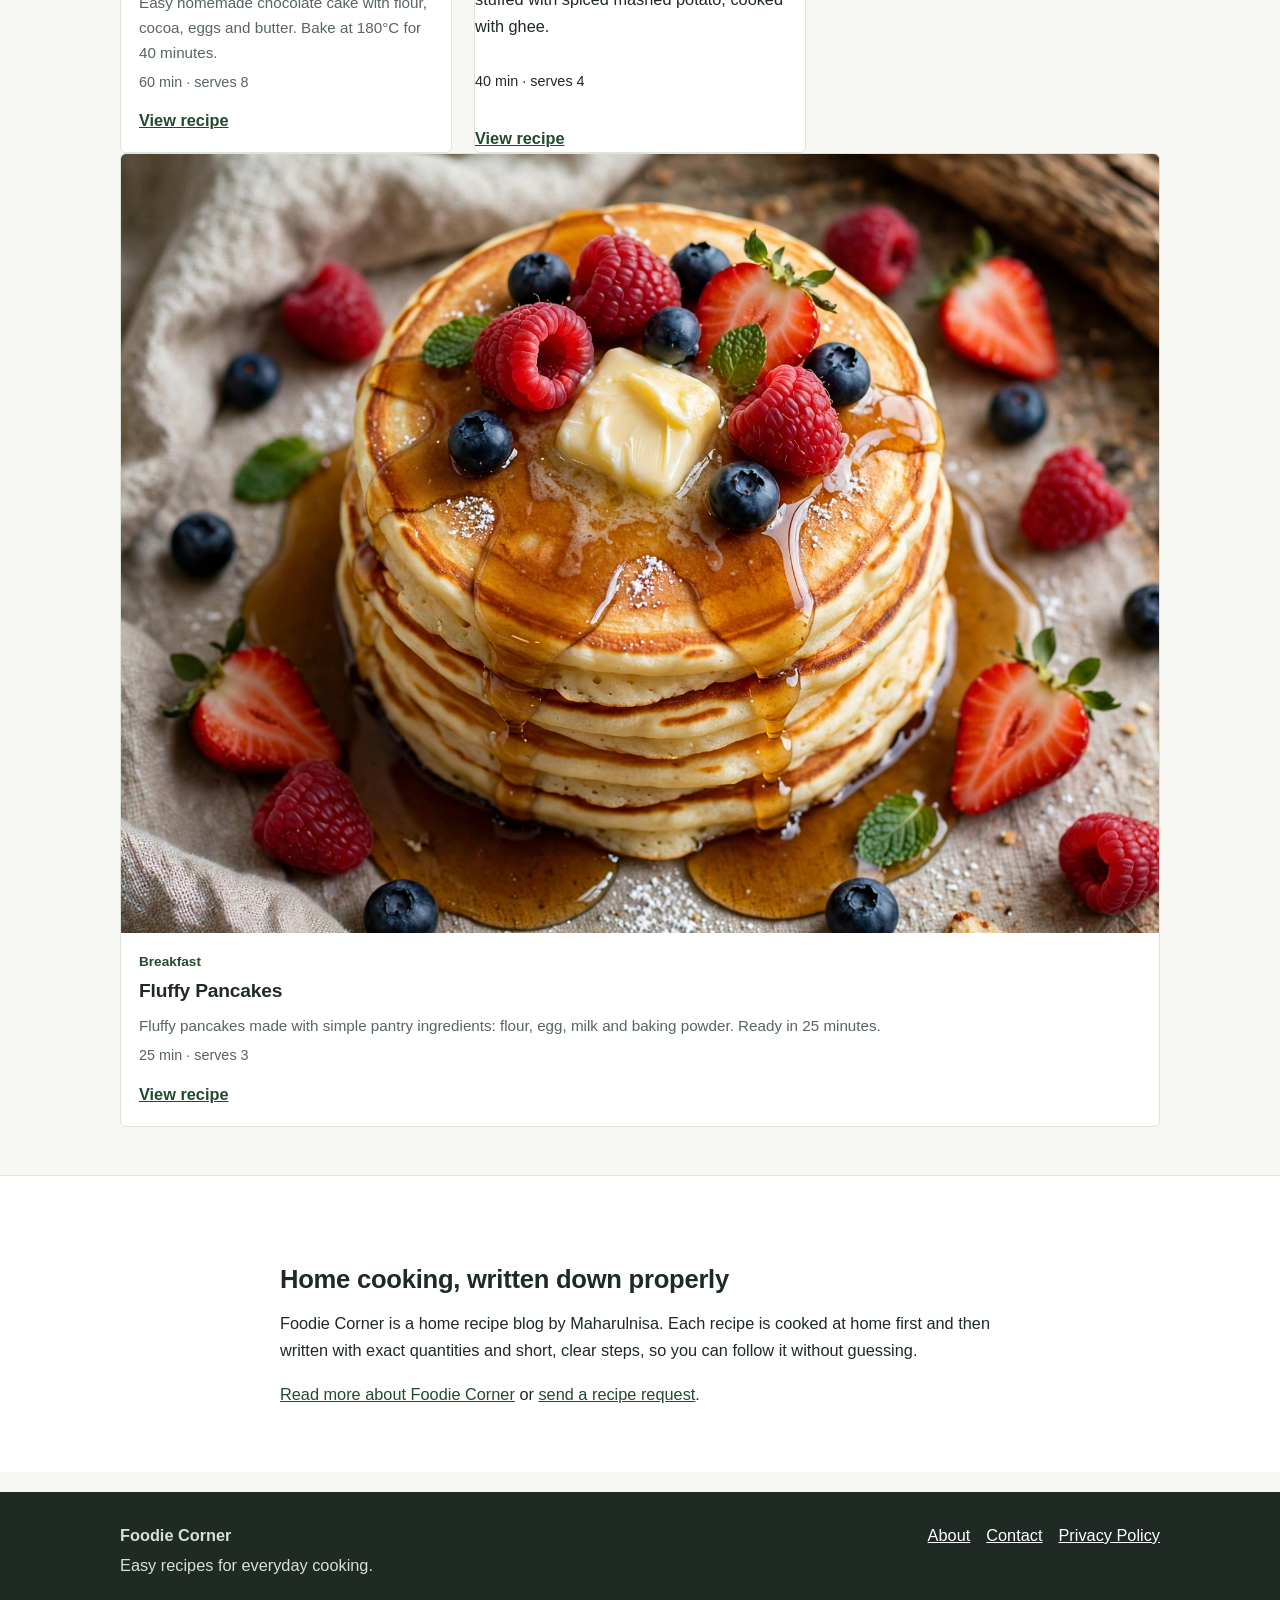
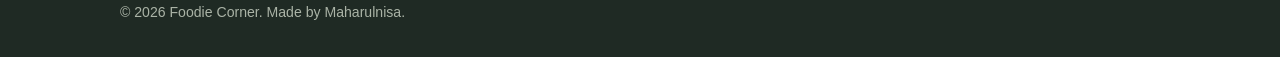
==== commit 0e00d41f: "Update index.html" ====
--- a/index.html
+++ b/index.html
@@ -125,13 +125,17 @@
 <p class="meta">60 min &middot; serves 8</p>
 <a class="view" href="recipes/chocolate-cake.html">View recipe <span class="sr">for Chocolate Cake</span></a></div>
 </article><article class="card" data-search="aloo paratha breakfast aloo paratha recipe, potato stuffed paratha, breakfast paratha">
-aloo-pratha.jpg
+ <div class="card-pic">
+<img src="aloo-paratha.jpg" alt="Aloo Paratha">
+ </div>
 <h3><a href="recipes/aloo-paratha.html">Aloo Paratha</a></h3>
 <p>Aloo paratha recipe: soft wheat flatbread stuffed with spiced mashed potato, cooked with ghee.</p>
 <p class="meta">40 min &middot; serves 4</p>
 <a class="view" href="recipes/aloo-paratha.html">View recipe <span class="sr">for Aloo Paratha</span></a></div>
 </article><article class="card" data-search="fluffy pancakes breakfast fluffy pancakes recipe, easy pancakes, breakfast pancakes">
-pancakes.jpg
+<div class="card-pic">
+<img src="pancakes.jpg" alt="Fluffy Pancakes">
+</div>
 <div class="card-body"><p class="cat">Breakfast</p>
 <h3><a href="recipes/fluffy-pancakes.html">Fluffy Pancakes</a></h3>
 <p>Fluffy pancakes made with simple pantry ingredients: flour, egg, milk and baking powder. Ready in 25 minutes.</p>
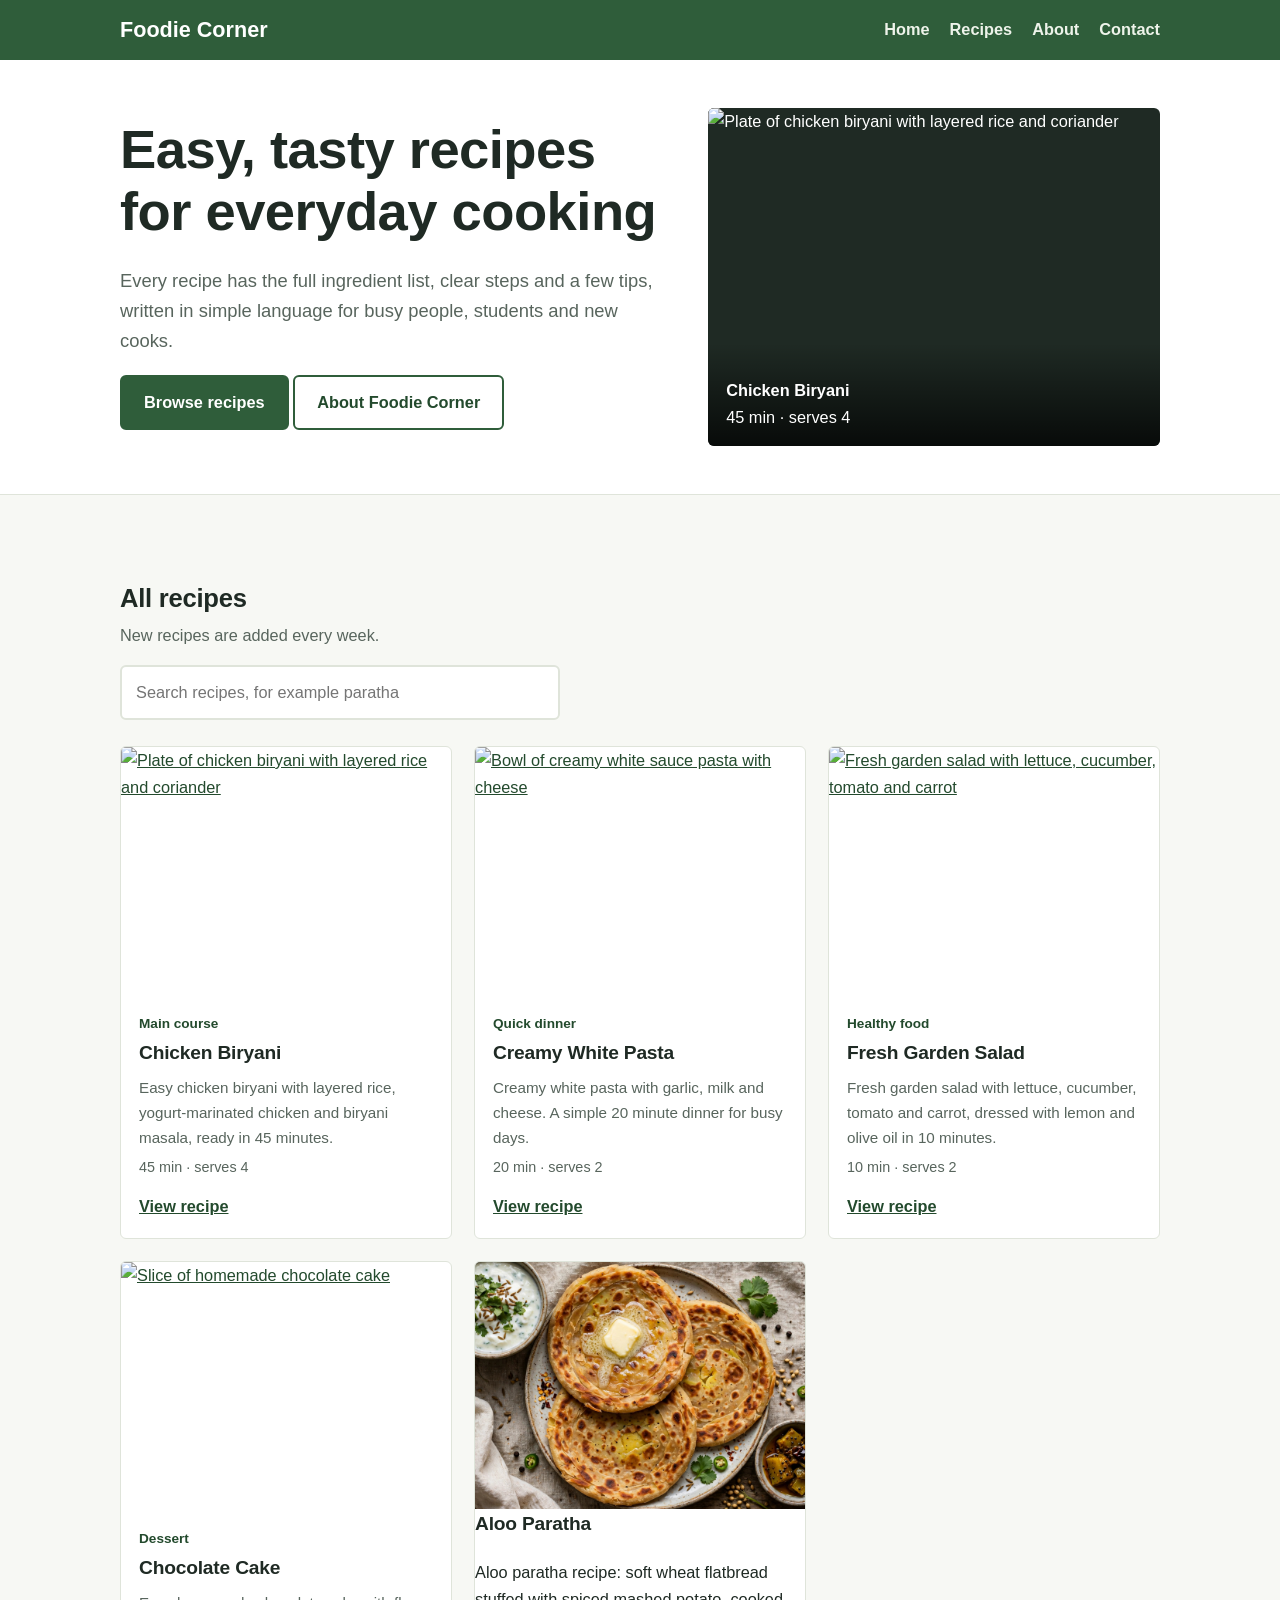
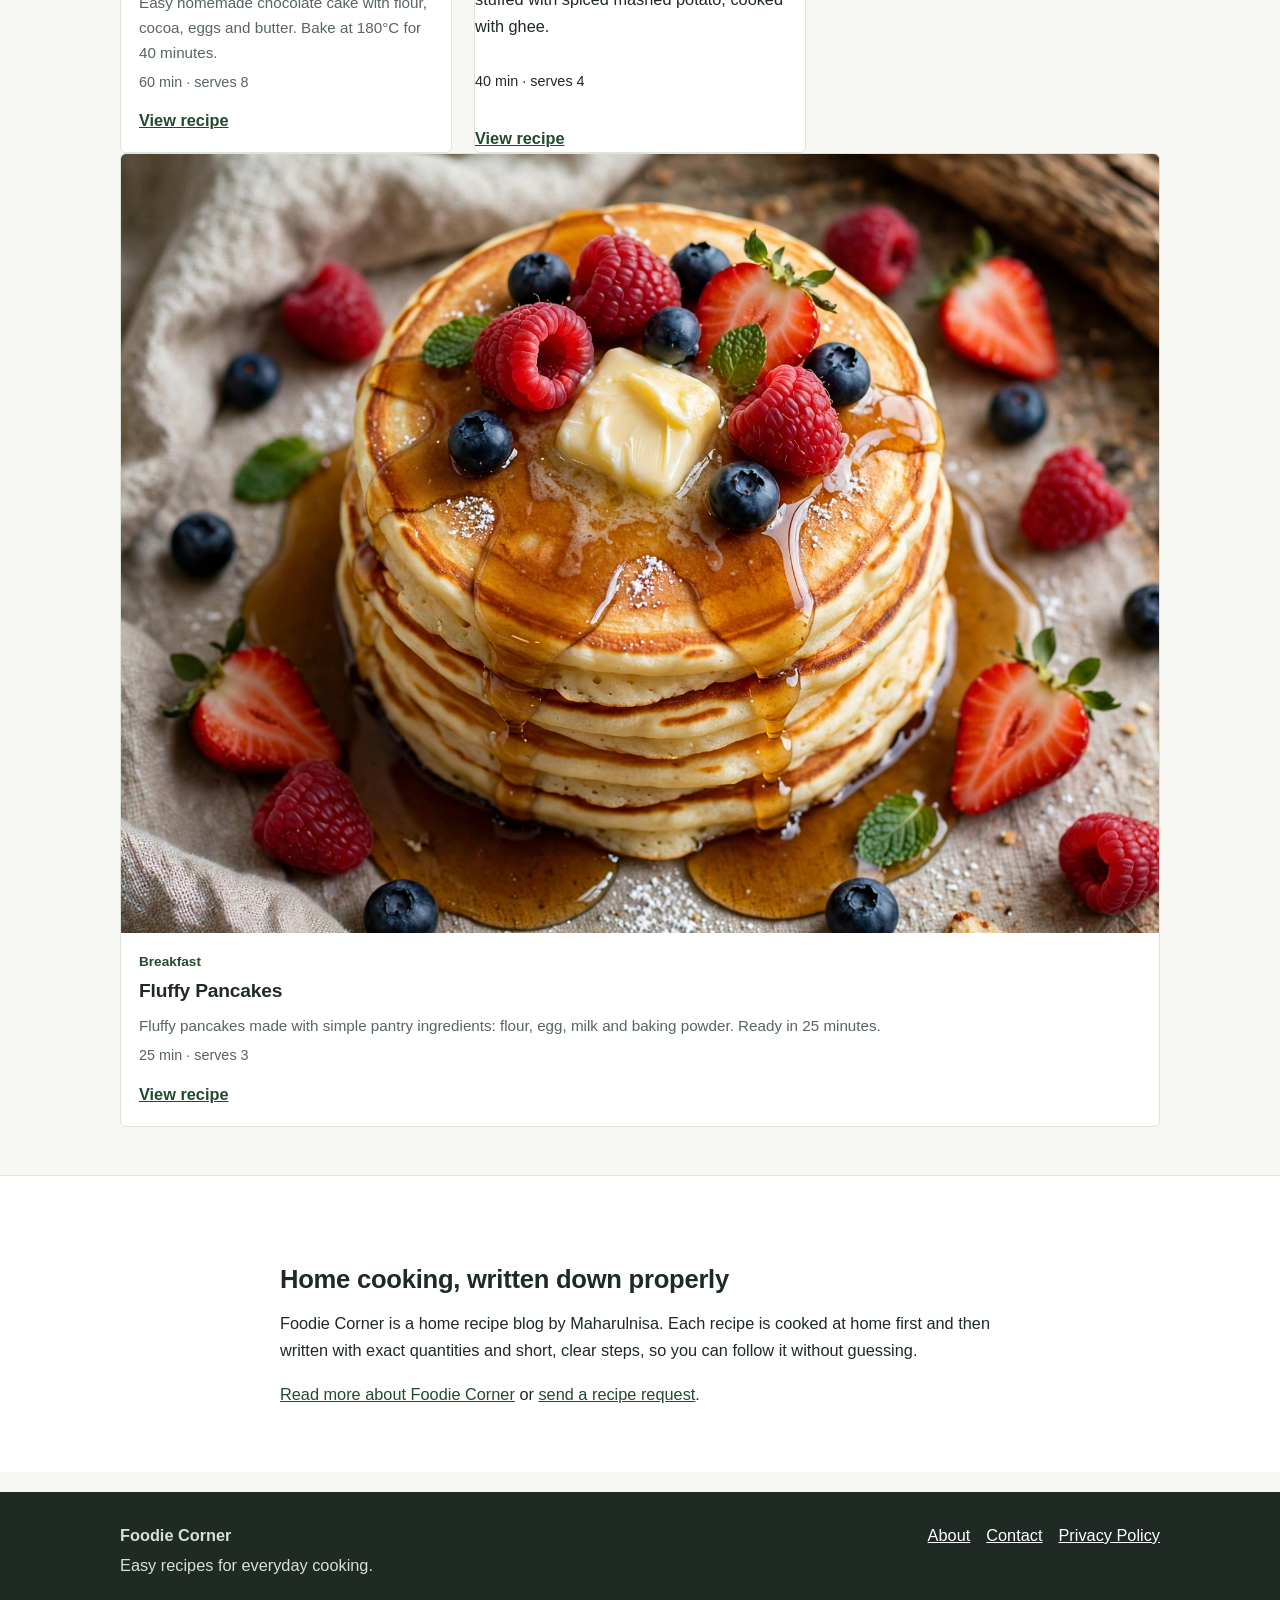
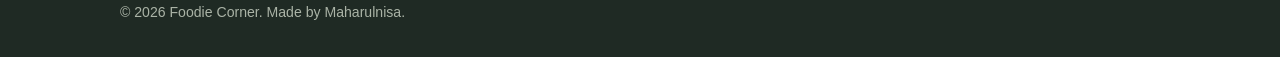
==== commit b055acf1: "Update index.html" ====
--- a/index.html
+++ b/index.html
@@ -126,7 +126,7 @@
 <a class="view" href="recipes/chocolate-cake.html">View recipe <span class="sr">for Chocolate Cake</span></a></div>
 </article><article class="card" data-search="aloo paratha breakfast aloo paratha recipe, potato stuffed paratha, breakfast paratha">
  <div class="card-pic">
-<img src="aloo-paratha.jpg" alt="Aloo Paratha">
+<img src="aloo-pratha.jpg" alt="Aloo Paratha">
  </div>
 <h3><a href="recipes/aloo-paratha.html">Aloo Paratha</a></h3>
 <p>Aloo paratha recipe: soft wheat flatbread stuffed with spiced mashed potato, cooked with ghee.</p>
